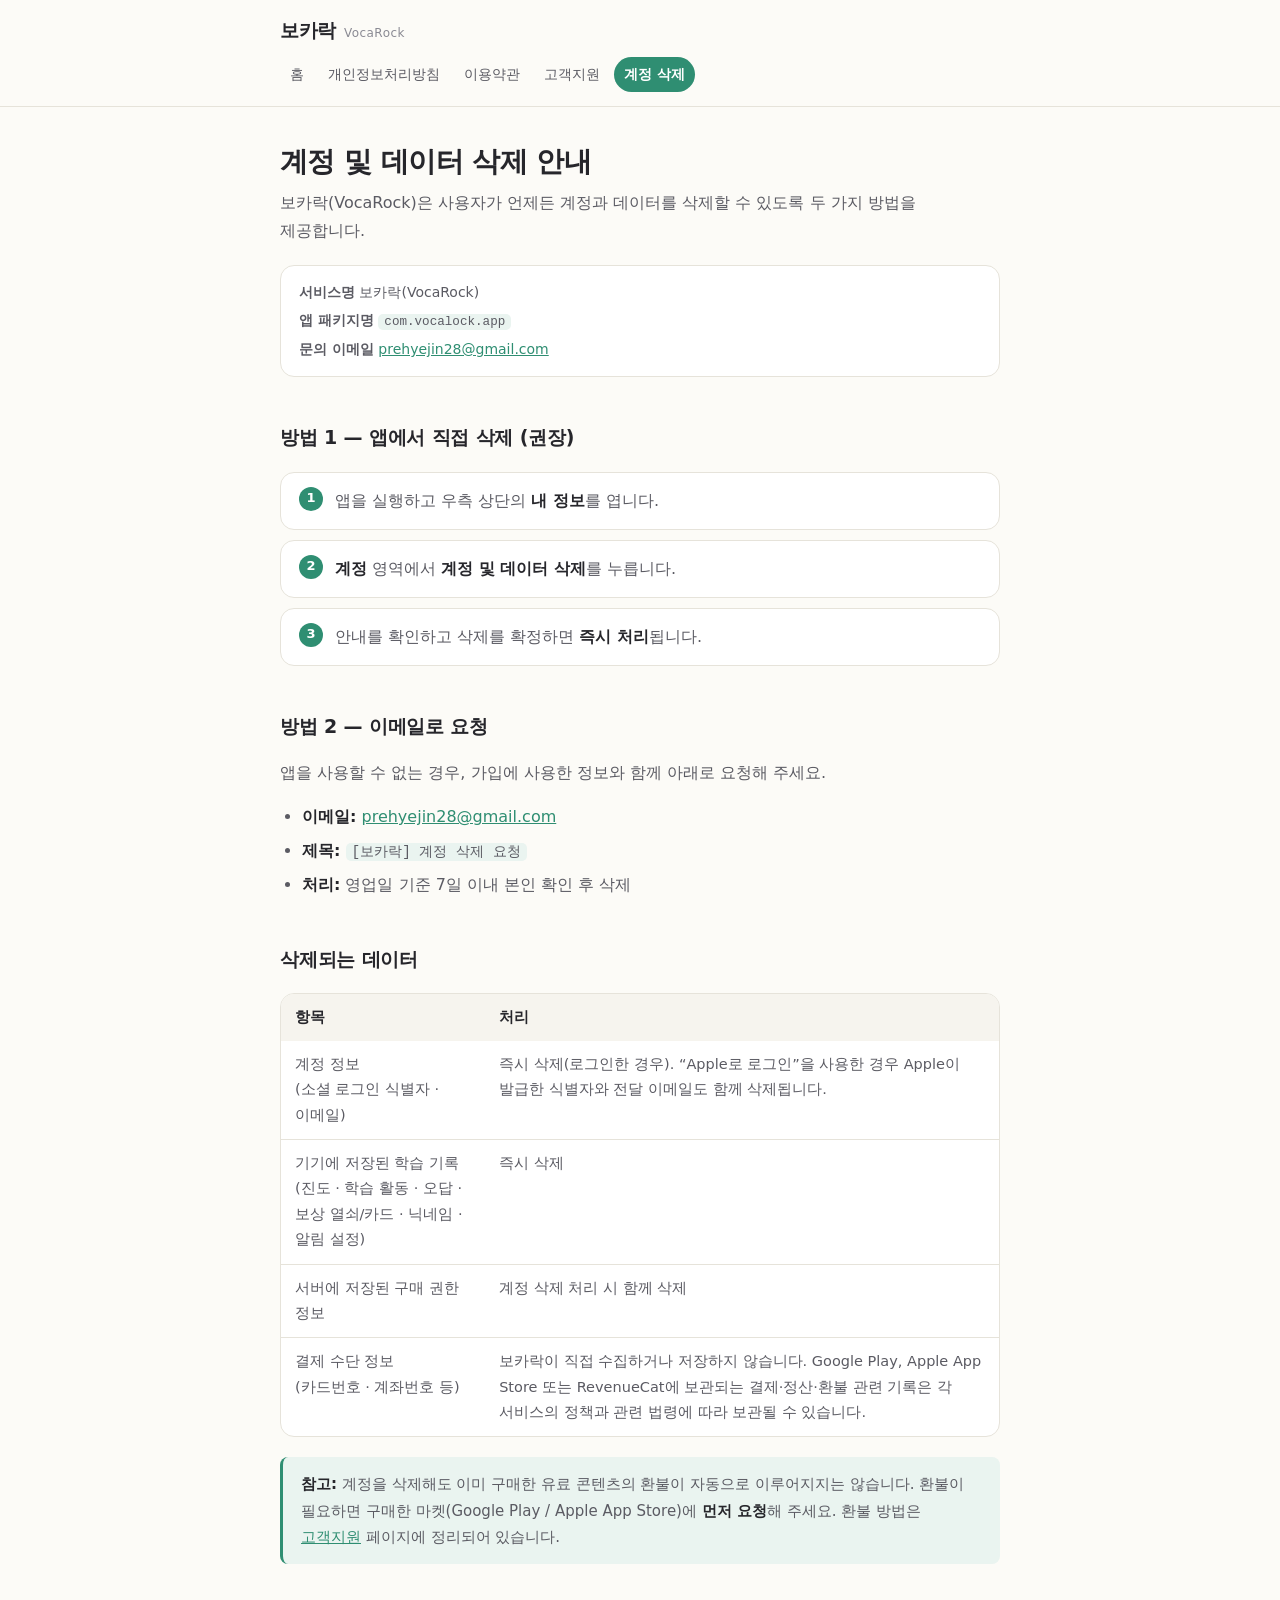
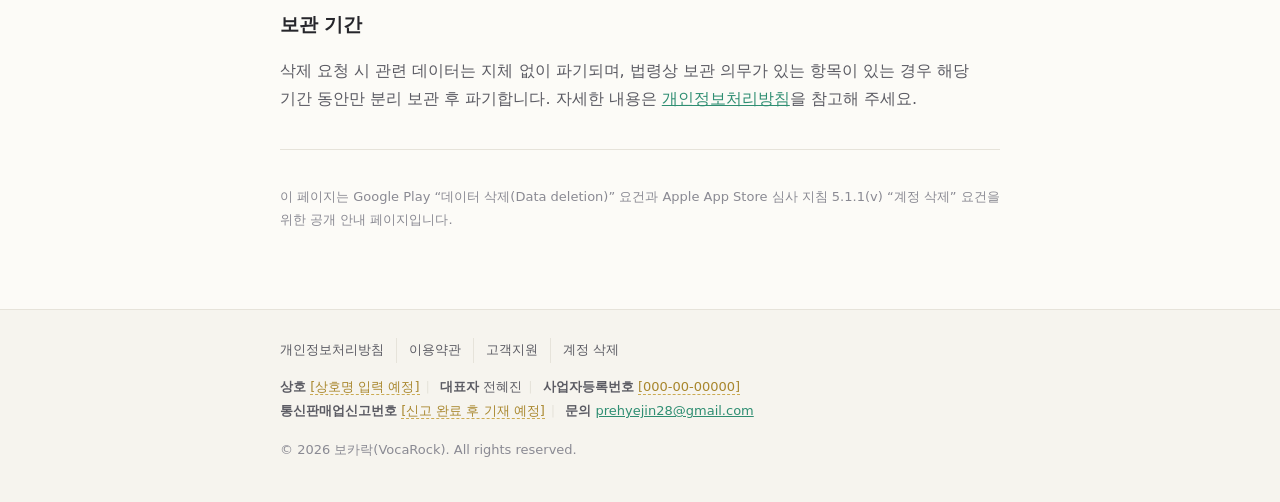
==== delete-account.html @ 63944378 "기능: 보카락(VocaRock) 공식 웹사이트 초기 구축 랜딩·개인정보처리방침·이용약관·고객지원·계정삭제 5개 페이지. 스토어 제출 및 통신판매업 신고용 공개 URL 확보 목적. " ====
<!DOCTYPE html>
<html lang="ko">
<head>
<meta charset="utf-8">
<meta name="viewport" content="width=device-width, initial-scale=1">
<title>계정 및 데이터 삭제 안내 — 보카락(VocaRock)</title>
<meta name="description" content="보카락(VocaRock) 계정 삭제 방법과 삭제되는 데이터 안내. Google Play 데이터 삭제 요건 및 App Store 심사지침 5.1.1(v) 대응 페이지.">
<link rel="stylesheet" href="style.css">
</head>
<body>

<header class="site-header">
  <div class="inner">
    <a class="brand" href="index.html"><strong>보카락</strong><span>VocaRock</span></a>
    <nav class="main-nav">
      <a href="index.html">홈</a>
      <a href="privacy.html">개인정보처리방침</a>
      <a href="terms.html">이용약관</a>
      <a href="support.html">고객지원</a>
      <a href="delete-account.html" aria-current="page">계정 삭제</a>
    </nav>
  </div>
</header>

<main>

  <h1>계정 및 데이터 삭제 안내</h1>
  <p>
    보카락(VocaRock)은 사용자가 언제든 계정과 데이터를 삭제할 수 있도록 두 가지 방법을 제공합니다.
  </p>

  <div class="doc-meta">
    <div><b>서비스명</b> 보카락(VocaRock)</div>
    <div><b>앱 패키지명</b> <code>com.vocalock.app</code></div>
    <div><b>문의 이메일</b> <a href="mailto:prehyejin28@gmail.com">prehyejin28@gmail.com</a></div>
  </div>

  <h2>방법 1 — 앱에서 직접 삭제 (권장)</h2>
  <ol class="steps">
    <li>앱을 실행하고 우측 상단의 <strong>내 정보</strong>를 엽니다.</li>
    <li><strong>계정</strong> 영역에서 <strong>계정 및 데이터 삭제</strong>를 누릅니다.</li>
    <li>안내를 확인하고 삭제를 확정하면 <strong>즉시 처리</strong>됩니다.</li>
  </ol>

  <h2>방법 2 — 이메일로 요청</h2>
  <p>앱을 사용할 수 없는 경우, 가입에 사용한 정보와 함께 아래로 요청해 주세요.</p>
  <ul>
    <li><strong>이메일:</strong> <a href="mailto:prehyejin28@gmail.com">prehyejin28@gmail.com</a></li>
    <li><strong>제목:</strong> <code>[보카락] 계정 삭제 요청</code></li>
    <li><strong>처리:</strong> 영업일 기준 7일 이내 본인 확인 후 삭제</li>
  </ul>

  <h2>삭제되는 데이터</h2>
  <div class="table-wrap">
    <table>
      <thead>
        <tr><th>항목</th><th>처리</th></tr>
      </thead>
      <tbody>
        <tr>
          <td>계정 정보<br>(소셜 로그인 식별자 · 이메일)</td>
          <td>즉시 삭제(로그인한 경우). “Apple로 로그인”을 사용한 경우 Apple이 발급한 식별자와 전달 이메일도 함께 삭제됩니다.</td>
        </tr>
        <tr>
          <td>기기에 저장된 학습 기록<br>(진도 · 학습 활동 · 오답 · 보상 열쇠/카드 · 닉네임 · 알림 설정)</td>
          <td>즉시 삭제</td>
        </tr>
        <tr>
          <td>서버에 저장된 구매 권한 정보</td>
          <td>계정 삭제 처리 시 함께 삭제</td>
        </tr>
        <tr>
          <td>결제 수단 정보<br>(카드번호 · 계좌번호 등)</td>
          <td>보카락이 직접 수집하거나 저장하지 않습니다. Google Play, Apple App Store 또는 RevenueCat에 보관되는 결제·정산·환불 관련 기록은 각 서비스의 정책과 관련 법령에 따라 보관될 수 있습니다.</td>
        </tr>
      </tbody>
    </table>
  </div>

  <div class="callout">
    <p>
      <strong>참고:</strong> 계정을 삭제해도 이미 구매한 유료 콘텐츠의 환불이 자동으로 이루어지지는 않습니다.
      환불이 필요하면 구매한 마켓(Google Play / Apple App Store)에 <strong>먼저 요청</strong>해 주세요.
      환불 방법은 <a href="support.html">고객지원</a> 페이지에 정리되어 있습니다.
    </p>
  </div>

  <h2>보관 기간</h2>
  <p>
    삭제 요청 시 관련 데이터는 지체 없이 파기되며, 법령상 보관 의무가 있는 항목이 있는 경우
    해당 기간 동안만 분리 보관 후 파기합니다. 자세한 내용은
    <a href="privacy.html">개인정보처리방침</a>을 참고해 주세요.
  </p>

  <hr>
  <p class="note" style="text-align:left">
    이 페이지는 Google Play “데이터 삭제(Data deletion)” 요건과
    Apple App Store 심사 지침 5.1.1(v) “계정 삭제” 요건을 위한 공개 안내 페이지입니다.
  </p>

</main>

<footer class="site-footer">
  <div class="inner">
    <div class="footer-links">
      <a href="privacy.html">개인정보처리방침</a>
      <a href="terms.html">이용약관</a>
      <a href="support.html">고객지원</a>
      <a href="delete-account.html">계정 삭제</a>
    </div>
    <p class="biz">
      <b>상호</b> <span class="ph">[상호명 입력 예정]</span><span class="sep">|</span>
      <b>대표자</b> 전혜진<span class="sep">|</span>
      <b>사업자등록번호</b> <span class="ph">[000-00-00000]</span><br>
      <b>통신판매업신고번호</b> <span class="ph">[신고 완료 후 기재 예정]</span><span class="sep">|</span>
      <b>문의</b> <a href="mailto:prehyejin28@gmail.com">prehyejin28@gmail.com</a>
    </p>
    <div>© 2026 보카락(VocaRock). All rights reserved.</div>
  </div>
</footer>

</body>
</html>
---- style.css ----
/* 보카락(VocaRock) 공식 웹사이트 공통 스타일 */

:root {
  --bg: #fcfbf7;
  --surface: #ffffff;
  --ink: #26262b;
  --ink-soft: #5b5b63;
  --ink-faint: #8a8a93;
  --line: #e6e3da;
  --accent: #2f8e72;
  --accent-soft: #eaf4f0;
  --radius: 14px;
  --maxw: 760px;
}

* {
  box-sizing: border-box;
}

html {
  -webkit-text-size-adjust: 100%;
}

body {
  margin: 0;
  background: var(--bg);
  color: var(--ink);
  font-family: -apple-system, BlinkMacSystemFont, "Apple SD Gothic Neo",
    "Pretendard", "Noto Sans KR", "Malgun Gothic", system-ui, sans-serif;
  font-size: 16px;
  line-height: 1.75;
  word-break: keep-all;
  overflow-wrap: break-word;
}

/* ── 헤더 / 네비게이션 ───────────────────────────── */

.site-header {
  background: rgba(252, 251, 247, 0.92);
  backdrop-filter: saturate(180%) blur(8px);
  border-bottom: 1px solid var(--line);
  position: sticky;
  top: 0;
  z-index: 10;
}

.site-header .inner {
  max-width: var(--maxw);
  margin: 0 auto;
  padding: 14px 20px;
}

.brand {
  display: inline-flex;
  align-items: baseline;
  gap: 8px;
  text-decoration: none;
  color: var(--ink);
}

.brand strong {
  font-size: 19px;
  letter-spacing: -0.02em;
}

.brand span {
  font-size: 12px;
  color: var(--ink-faint);
  letter-spacing: 0.04em;
}

nav.main-nav {
  margin-top: 10px;
  display: flex;
  flex-wrap: wrap;
  gap: 6px 4px;
}

nav.main-nav a {
  font-size: 14px;
  color: var(--ink-soft);
  text-decoration: none;
  padding: 5px 10px;
  border-radius: 999px;
  white-space: nowrap;
}

nav.main-nav a:hover {
  background: var(--accent-soft);
  color: var(--accent);
}

nav.main-nav a[aria-current="page"] {
  background: var(--accent);
  color: #fff;
  font-weight: 600;
}

/* ── 레이아웃 ────────────────────────────────────── */

main {
  max-width: var(--maxw);
  margin: 0 auto;
  padding: 36px 20px 64px;
}

h1 {
  font-size: 28px;
  line-height: 1.35;
  letter-spacing: -0.02em;
  margin: 0 0 8px;
}

h2 {
  font-size: 19px;
  letter-spacing: -0.01em;
  margin: 40px 0 12px;
  padding-top: 4px;
}

h3 {
  font-size: 16px;
  margin: 24px 0 8px;
}

p,
li {
  color: var(--ink-soft);
}

main > p:first-of-type {
  margin-top: 0;
}

ul,
ol {
  padding-left: 22px;
}

li {
  margin: 6px 0;
}

a {
  color: var(--accent);
}

hr {
  border: 0;
  border-top: 1px solid var(--line);
  margin: 36px 0;
}

strong {
  color: var(--ink);
}

code {
  background: var(--accent-soft);
  border-radius: 5px;
  padding: 1px 6px;
  font-size: 0.9em;
}

/* ── 문서 헤더(법무 페이지) ──────────────────────── */

.doc-meta {
  background: var(--surface);
  border: 1px solid var(--line);
  border-radius: var(--radius);
  padding: 14px 18px;
  margin: 20px 0 8px;
  font-size: 14px;
}

.doc-meta div {
  color: var(--ink-soft);
}

.doc-meta div + div {
  margin-top: 4px;
}

/* ── 랜딩 ───────────────────────────────────────── */

.hero {
  text-align: center;
  padding: 24px 0 8px;
}

.hero .logo-mark {
  width: 62px;
  height: 62px;
  border-radius: 18px;
  background: var(--accent);
  color: #fff;
  display: flex;
  align-items: center;
  justify-content: center;
  font-size: 26px;
  font-weight: 700;
  margin: 0 auto 18px;
  letter-spacing: -0.03em;
}

.hero h1 {
  font-size: 32px;
}

.hero .tagline {
  font-size: 17px;
  color: var(--ink-soft);
  margin: 10px auto 0;
  max-width: 30em;
}

.badge {
  display: inline-block;
  background: var(--accent-soft);
  color: var(--accent);
  font-size: 13px;
  font-weight: 600;
  padding: 4px 12px;
  border-radius: 999px;
  margin-bottom: 16px;
}

.features {
  display: grid;
  gap: 14px;
  margin: 40px 0 0;
  padding: 0;
  list-style: none;
}

.features li {
  background: var(--surface);
  border: 1px solid var(--line);
  border-radius: var(--radius);
  padding: 20px 22px;
  margin: 0;
}

.features h3 {
  margin: 0 0 6px;
  font-size: 16px;
  color: var(--ink);
}

.features p {
  margin: 0;
  font-size: 15px;
}

.store-buttons {
  display: flex;
  flex-wrap: wrap;
  gap: 10px;
  justify-content: center;
  margin-top: 28px;
}

.store-btn {
  display: inline-flex;
  flex-direction: column;
  align-items: flex-start;
  min-width: 190px;
  padding: 12px 20px;
  border: 1px solid var(--line);
  border-radius: 12px;
  background: var(--surface);
  color: var(--ink-faint);
  text-decoration: none;
  cursor: not-allowed;
}

.store-btn .small {
  font-size: 11px;
  letter-spacing: 0.04em;
}

.store-btn .big {
  font-size: 15px;
  font-weight: 600;
  color: var(--ink-soft);
}

.note {
  font-size: 13px;
  color: var(--ink-faint);
  text-align: center;
  margin-top: 12px;
}

/* ── 카드 / 강조 박스 ───────────────────────────── */

.callout {
  background: var(--accent-soft);
  border-left: 3px solid var(--accent);
  border-radius: 8px;
  padding: 14px 18px;
  margin: 20px 0;
  font-size: 15px;
}

.callout p {
  margin: 0;
}

.callout p + p {
  margin-top: 8px;
}

.steps {
  counter-reset: step;
  list-style: none;
  padding: 0;
  margin: 18px 0;
}

.steps li {
  counter-increment: step;
  position: relative;
  padding: 14px 18px 14px 54px;
  background: var(--surface);
  border: 1px solid var(--line);
  border-radius: var(--radius);
  margin-bottom: 10px;
}

.steps li::before {
  content: counter(step);
  position: absolute;
  left: 18px;
  top: 14px;
  width: 24px;
  height: 24px;
  border-radius: 50%;
  background: var(--accent);
  color: #fff;
  font-size: 13px;
  font-weight: 700;
  display: flex;
  align-items: center;
  justify-content: center;
}

/* ── FAQ ────────────────────────────────────────── */

.faq {
  margin: 18px 0;
}

.faq details {
  background: var(--surface);
  border: 1px solid var(--line);
  border-radius: var(--radius);
  padding: 0 18px;
  margin-bottom: 10px;
}

.faq summary {
  cursor: pointer;
  padding: 15px 0;
  font-weight: 600;
  color: var(--ink);
  list-style: none;
  display: flex;
  justify-content: space-between;
  gap: 12px;
}

.faq summary::-webkit-details-marker {
  display: none;
}

.faq summary::after {
  content: "+";
  color: var(--accent);
  font-weight: 400;
  font-size: 20px;
  line-height: 1;
}

.faq details[open] summary::after {
  content: "−";
}

.faq details > *:not(summary) {
  margin-top: 0;
  padding-bottom: 4px;
}

.faq details > *:last-child {
  padding-bottom: 18px;
}

/* ── 표 ─────────────────────────────────────────── */

.table-wrap {
  overflow-x: auto;
  margin: 16px 0;
  border: 1px solid var(--line);
  border-radius: var(--radius);
  background: var(--surface);
}

table {
  border-collapse: collapse;
  width: 100%;
  min-width: 460px;
  font-size: 14.5px;
}

th,
td {
  text-align: left;
  padding: 11px 14px;
  border-bottom: 1px solid var(--line);
  color: var(--ink-soft);
  vertical-align: top;
}

th {
  background: #f6f4ee;
  color: var(--ink);
  font-weight: 600;
  white-space: nowrap;
}

tr:last-child th,
tr:last-child td {
  border-bottom: 0;
}

/* ── 미기입 항목 표시 ───────────────────────────── */

.ph {
  color: #a8862c;
  border-bottom: 1px dashed #cbab52;
  font-style: normal;
}

/* ── 푸터 ───────────────────────────────────────── */

.site-footer {
  border-top: 1px solid var(--line);
  background: #f6f4ee;
}

.site-footer .inner {
  max-width: var(--maxw);
  margin: 0 auto;
  padding: 28px 20px 40px;
  font-size: 13px;
  color: var(--ink-faint);
  line-height: 1.9;
}

.site-footer .biz {
  margin: 0 0 14px;
}

.site-footer .biz b {
  color: var(--ink-soft);
  font-weight: 600;
}

.site-footer .sep {
  color: var(--line);
  margin: 0 6px;
}

.footer-links {
  display: flex;
  flex-wrap: wrap;
  gap: 4px 0;
  margin-bottom: 12px;
}

.footer-links a {
  color: var(--ink-soft);
  text-decoration: none;
  font-size: 13px;
  padding-right: 12px;
  margin-right: 12px;
  border-right: 1px solid var(--line);
}

.footer-links a:last-child {
  border-right: 0;
  margin-right: 0;
  padding-right: 0;
}

.footer-links a:hover {
  color: var(--accent);
}

@media (max-width: 480px) {
  h1 {
    font-size: 24px;
  }
  .hero h1 {
    font-size: 27px;
  }
  main {
    padding: 28px 18px 52px;
  }
  .store-btn {
    min-width: 100%;
  }
}
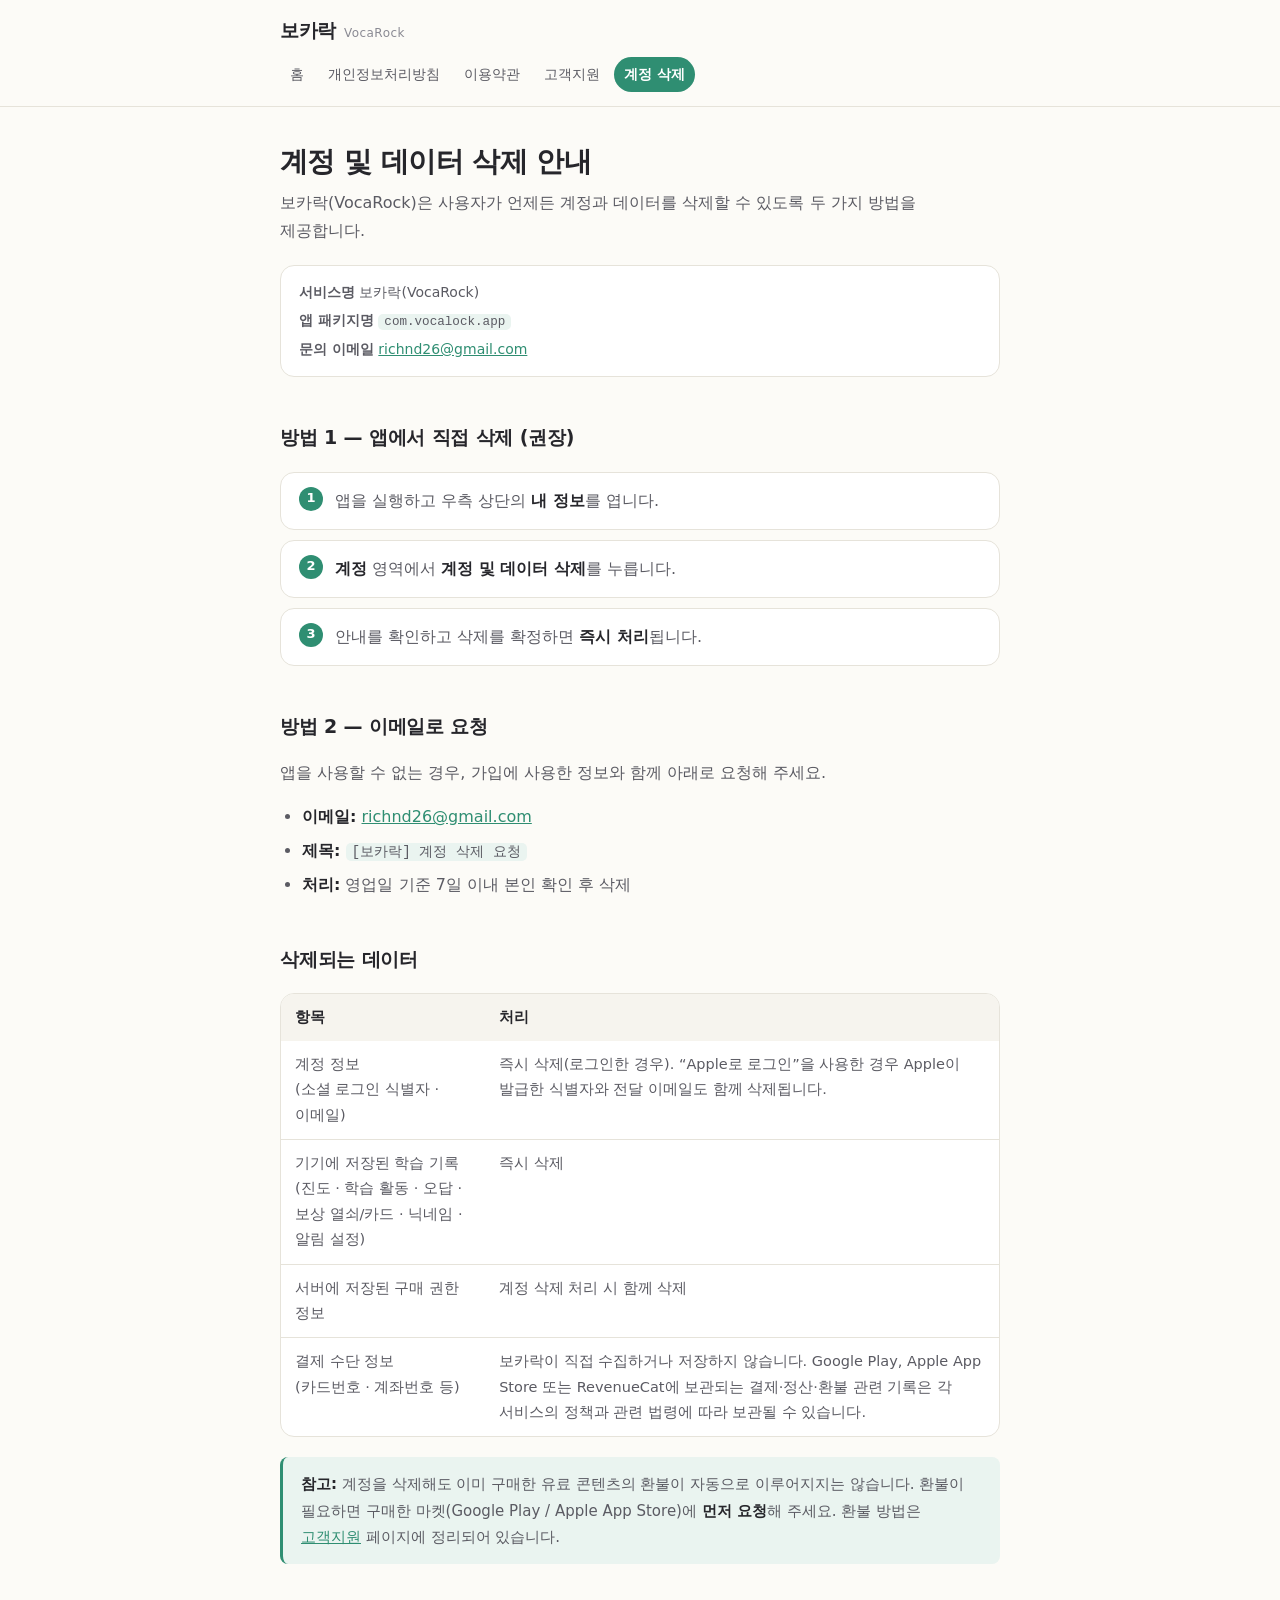
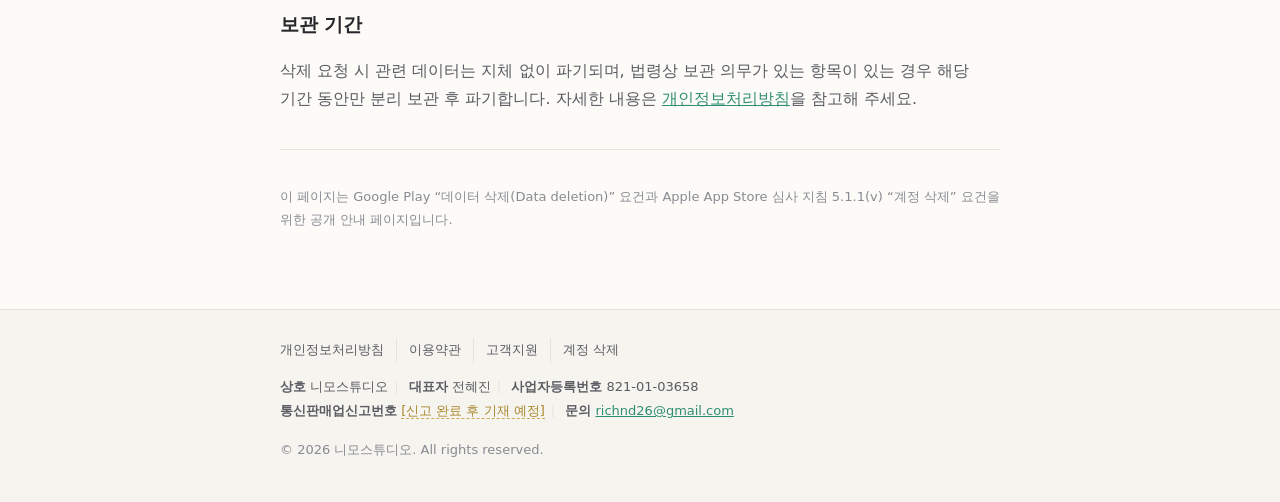
==== commit 40e62fe3: "기능: 사업자 정보 및 문의 이메일 반영 상호 니모스튜디오, 사업자등록번호 821-01-03658 을 전 페이지 푸터에 기재. 법무 문서상 "운영자" 정의를 니모스튜디오로 명시하고" ====
--- a/delete-account.html
+++ b/delete-account.html
@@ -32,7 +32,7 @@
   <div class="doc-meta">
     <div><b>서비스명</b> 보카락(VocaRock)</div>
     <div><b>앱 패키지명</b> <code>com.vocalock.app</code></div>
-    <div><b>문의 이메일</b> <a href="mailto:prehyejin28@gmail.com">prehyejin28@gmail.com</a></div>
+    <div><b>문의 이메일</b> <a href="mailto:richnd26@gmail.com">richnd26@gmail.com</a></div>
   </div>
 
   <h2>방법 1 — 앱에서 직접 삭제 (권장)</h2>
@@ -45,7 +45,7 @@
   <h2>방법 2 — 이메일로 요청</h2>
   <p>앱을 사용할 수 없는 경우, 가입에 사용한 정보와 함께 아래로 요청해 주세요.</p>
   <ul>
-    <li><strong>이메일:</strong> <a href="mailto:prehyejin28@gmail.com">prehyejin28@gmail.com</a></li>
+    <li><strong>이메일:</strong> <a href="mailto:richnd26@gmail.com">richnd26@gmail.com</a></li>
     <li><strong>제목:</strong> <code>[보카락] 계정 삭제 요청</code></li>
     <li><strong>처리:</strong> 영업일 기준 7일 이내 본인 확인 후 삭제</li>
   </ul>
@@ -109,13 +109,13 @@
       <a href="delete-account.html">계정 삭제</a>
     </div>
     <p class="biz">
-      <b>상호</b> <span class="ph">[상호명 입력 예정]</span><span class="sep">|</span>
+      <b>상호</b> 니모스튜디오<span class="sep">|</span>
       <b>대표자</b> 전혜진<span class="sep">|</span>
-      <b>사업자등록번호</b> <span class="ph">[000-00-00000]</span><br>
+      <b>사업자등록번호</b> 821-01-03658<br>
       <b>통신판매업신고번호</b> <span class="ph">[신고 완료 후 기재 예정]</span><span class="sep">|</span>
-      <b>문의</b> <a href="mailto:prehyejin28@gmail.com">prehyejin28@gmail.com</a>
+      <b>문의</b> <a href="mailto:richnd26@gmail.com">richnd26@gmail.com</a>
     </p>
-    <div>© 2026 보카락(VocaRock). All rights reserved.</div>
+    <div>© 2026 니모스튜디오. All rights reserved.</div>
   </div>
 </footer>
 
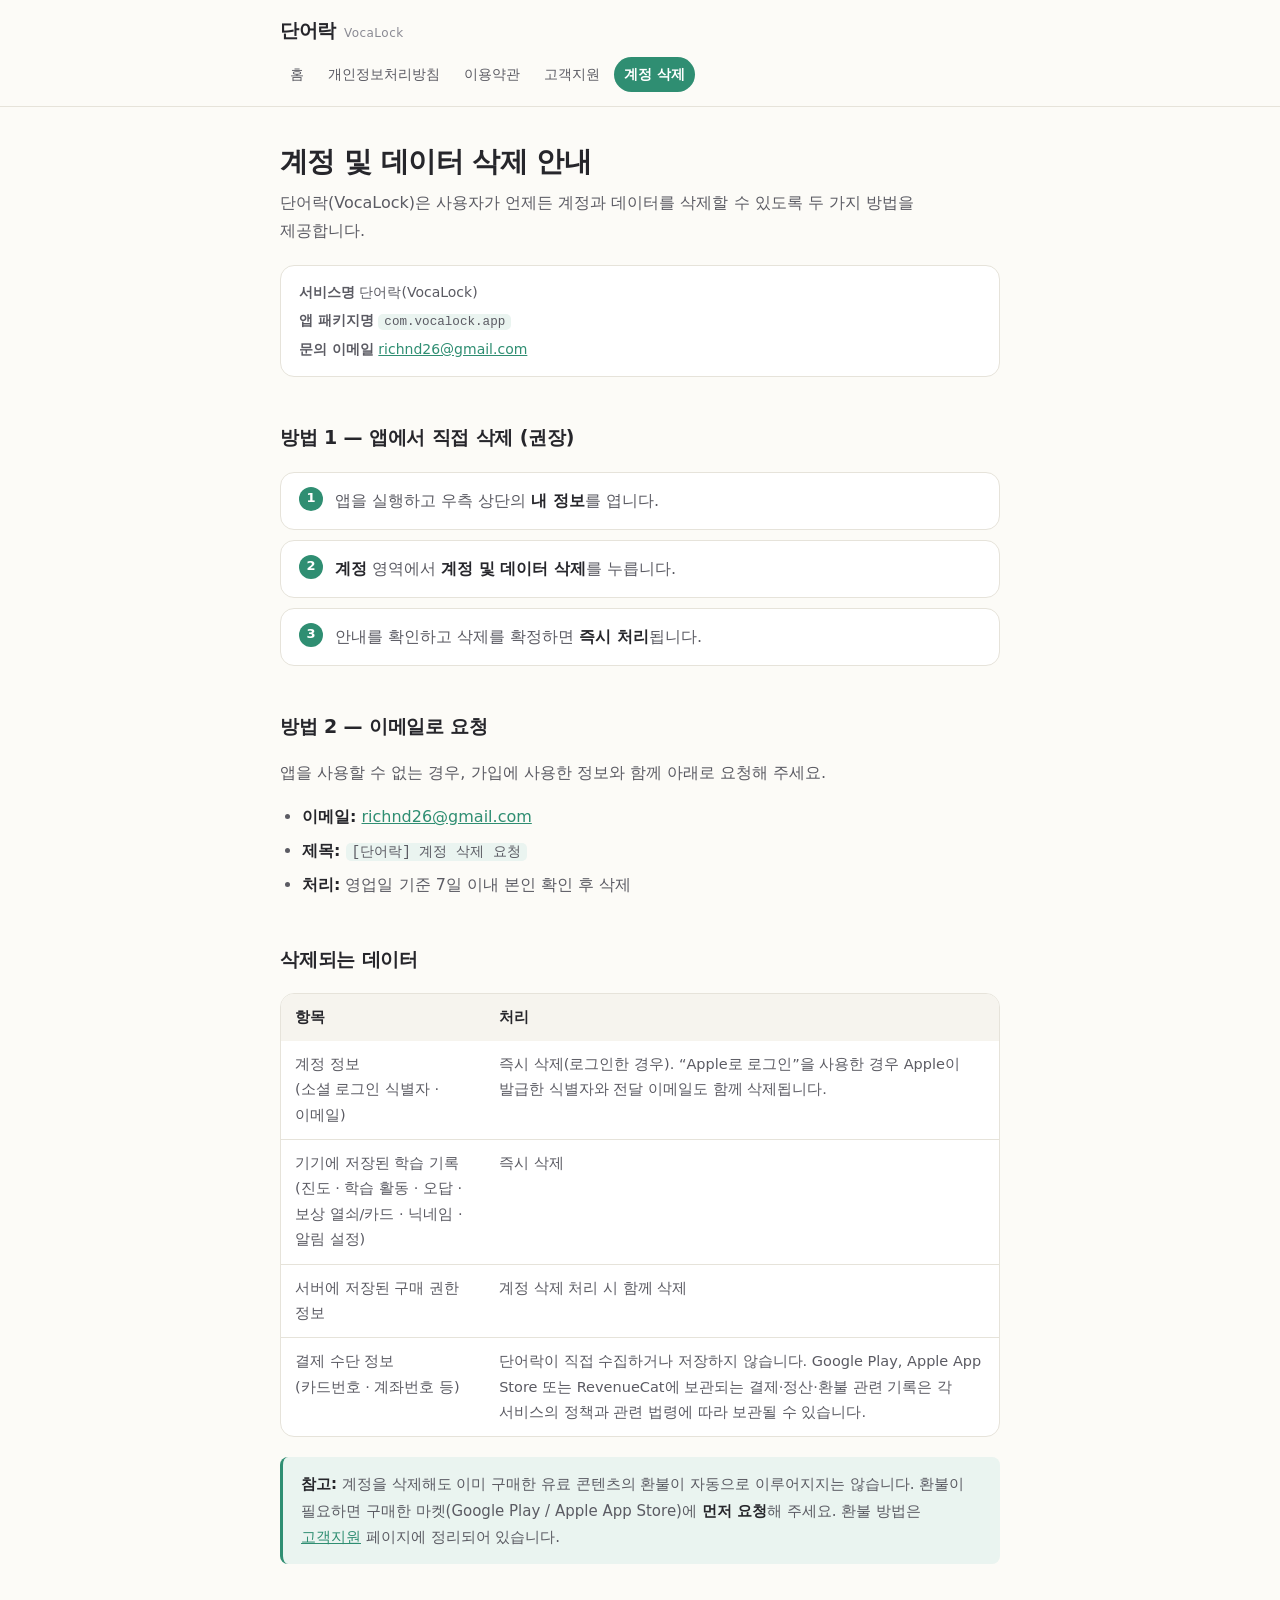
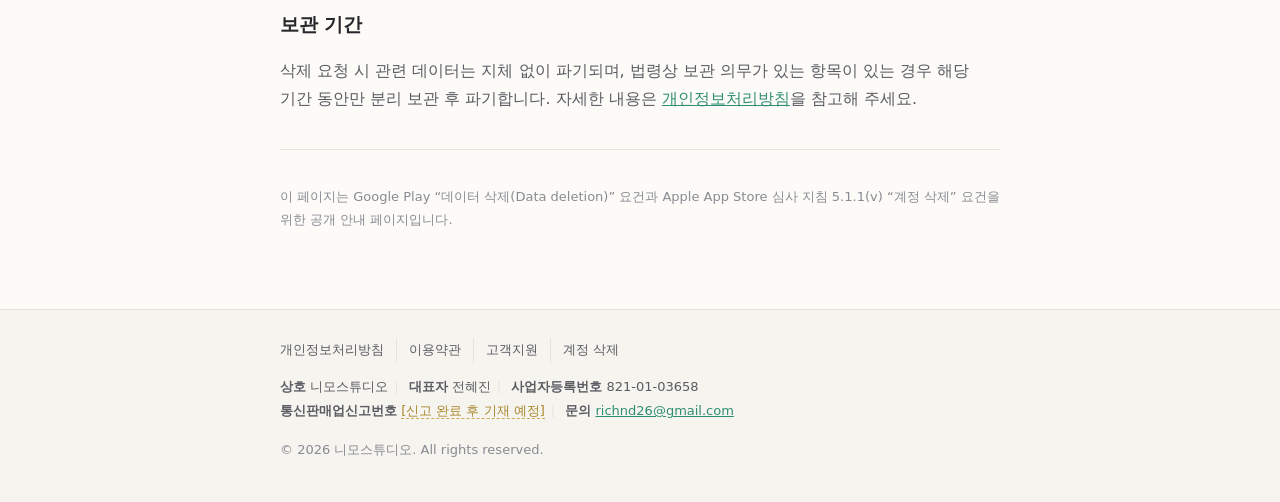
==== commit 491e0123: "버그: 앱 이름을 단어락(VocaLock)으로 정정 사이트 전체 표기가 보카락(VocaRock)으로 잘못 들어가 있던 것을 앱 실제 명칭인 단어락(VocaLock)으로 통일.  C" ====
--- a/delete-account.html
+++ b/delete-account.html
@@ -3,15 +3,15 @@
 <head>
 <meta charset="utf-8">
 <meta name="viewport" content="width=device-width, initial-scale=1">
-<title>계정 및 데이터 삭제 안내 — 보카락(VocaRock)</title>
-<meta name="description" content="보카락(VocaRock) 계정 삭제 방법과 삭제되는 데이터 안내. Google Play 데이터 삭제 요건 및 App Store 심사지침 5.1.1(v) 대응 페이지.">
+<title>계정 및 데이터 삭제 안내 — 단어락(VocaLock)</title>
+<meta name="description" content="단어락(VocaLock) 계정 삭제 방법과 삭제되는 데이터 안내. Google Play 데이터 삭제 요건 및 App Store 심사지침 5.1.1(v) 대응 페이지.">
 <link rel="stylesheet" href="style.css">
 </head>
 <body>
 
 <header class="site-header">
   <div class="inner">
-    <a class="brand" href="index.html"><strong>보카락</strong><span>VocaRock</span></a>
+    <a class="brand" href="index.html"><strong>단어락</strong><span>VocaLock</span></a>
     <nav class="main-nav">
       <a href="index.html">홈</a>
       <a href="privacy.html">개인정보처리방침</a>
@@ -26,11 +26,11 @@
 
   <h1>계정 및 데이터 삭제 안내</h1>
   <p>
-    보카락(VocaRock)은 사용자가 언제든 계정과 데이터를 삭제할 수 있도록 두 가지 방법을 제공합니다.
+    단어락(VocaLock)은 사용자가 언제든 계정과 데이터를 삭제할 수 있도록 두 가지 방법을 제공합니다.
   </p>
 
   <div class="doc-meta">
-    <div><b>서비스명</b> 보카락(VocaRock)</div>
+    <div><b>서비스명</b> 단어락(VocaLock)</div>
     <div><b>앱 패키지명</b> <code>com.vocalock.app</code></div>
     <div><b>문의 이메일</b> <a href="mailto:richnd26@gmail.com">richnd26@gmail.com</a></div>
   </div>
@@ -46,7 +46,7 @@
   <p>앱을 사용할 수 없는 경우, 가입에 사용한 정보와 함께 아래로 요청해 주세요.</p>
   <ul>
     <li><strong>이메일:</strong> <a href="mailto:richnd26@gmail.com">richnd26@gmail.com</a></li>
-    <li><strong>제목:</strong> <code>[보카락] 계정 삭제 요청</code></li>
+    <li><strong>제목:</strong> <code>[단어락] 계정 삭제 요청</code></li>
     <li><strong>처리:</strong> 영업일 기준 7일 이내 본인 확인 후 삭제</li>
   </ul>
 
@@ -71,7 +71,7 @@
         </tr>
         <tr>
           <td>결제 수단 정보<br>(카드번호 · 계좌번호 등)</td>
-          <td>보카락이 직접 수집하거나 저장하지 않습니다. Google Play, Apple App Store 또는 RevenueCat에 보관되는 결제·정산·환불 관련 기록은 각 서비스의 정책과 관련 법령에 따라 보관될 수 있습니다.</td>
+          <td>단어락이 직접 수집하거나 저장하지 않습니다. Google Play, Apple App Store 또는 RevenueCat에 보관되는 결제·정산·환불 관련 기록은 각 서비스의 정책과 관련 법령에 따라 보관될 수 있습니다.</td>
         </tr>
       </tbody>
     </table>
--- a/style.css
+++ b/style.css
@@ -1,4 +1,4 @@
-/* 보카락(VocaRock) 공식 웹사이트 공통 스타일 */
+/* 단어락(VocaLock) 공식 웹사이트 공통 스타일 */
 
 :root {
   --bg: #fcfbf7;
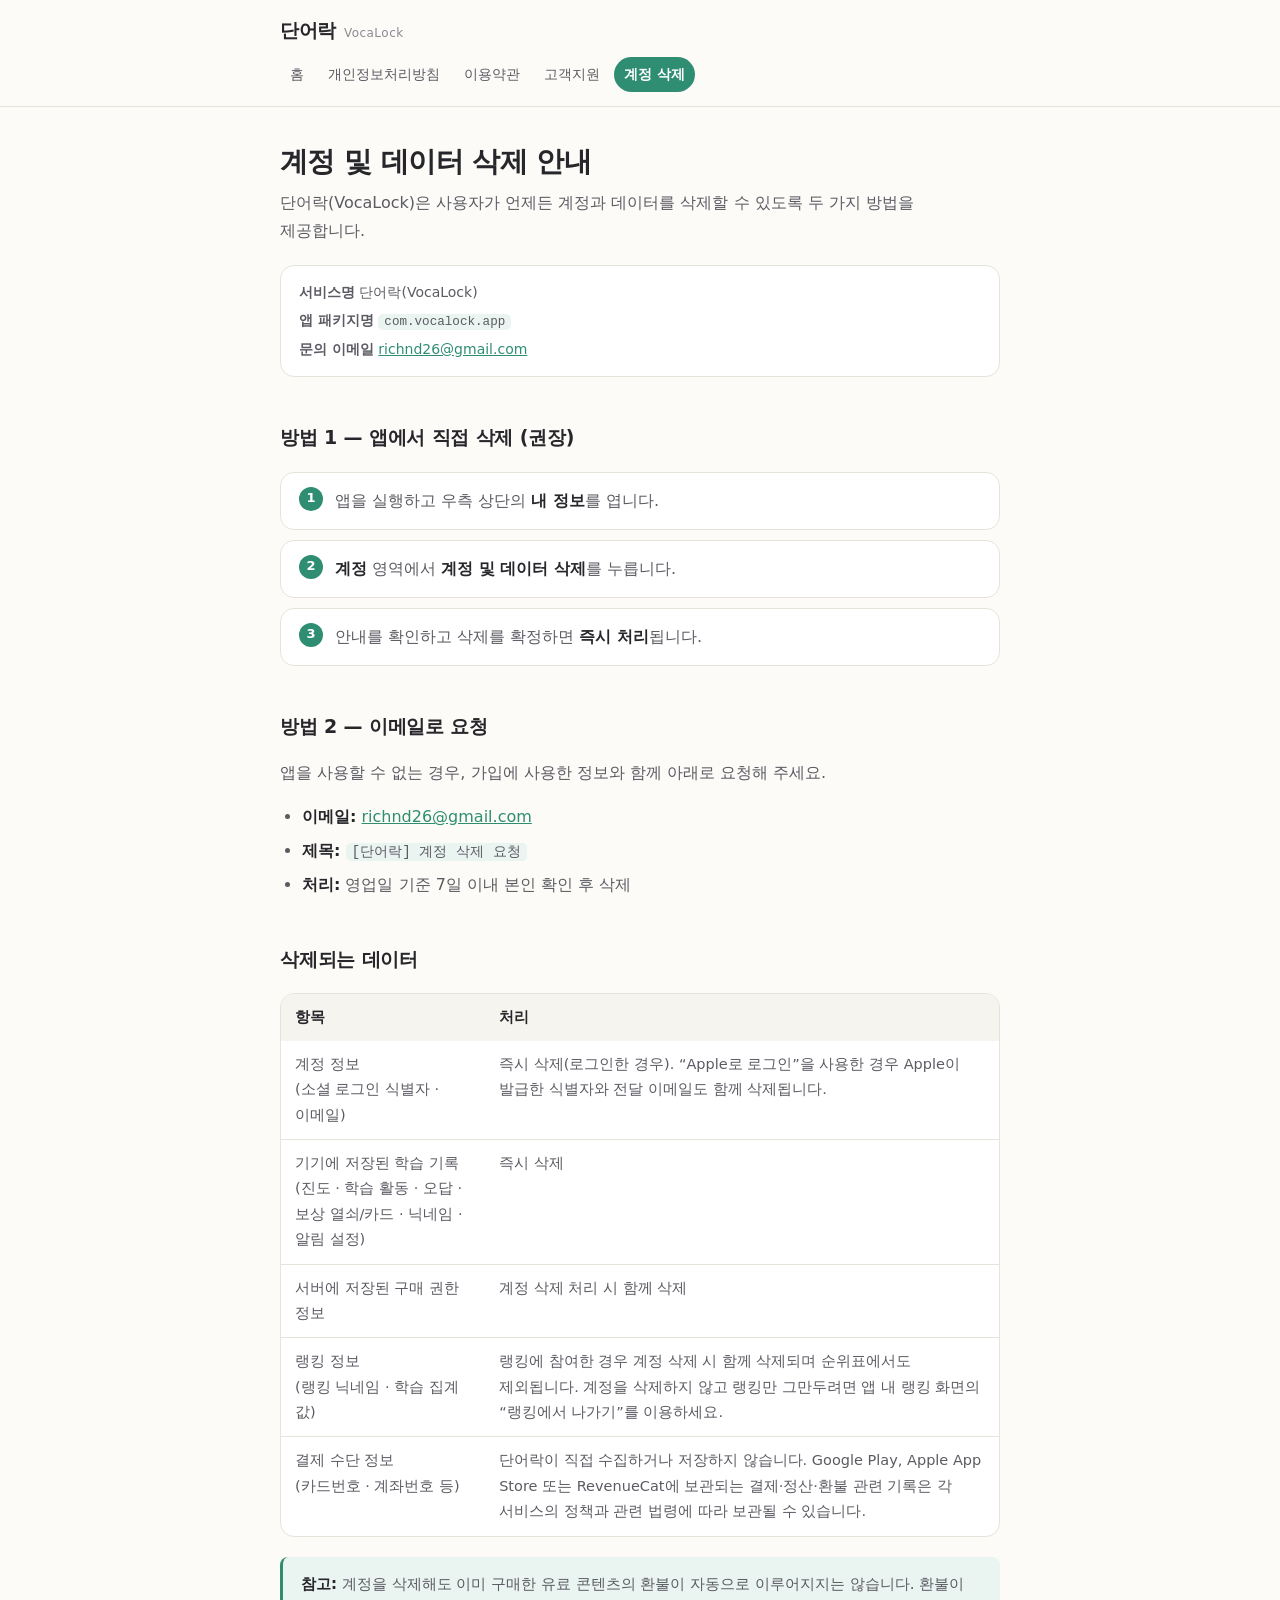
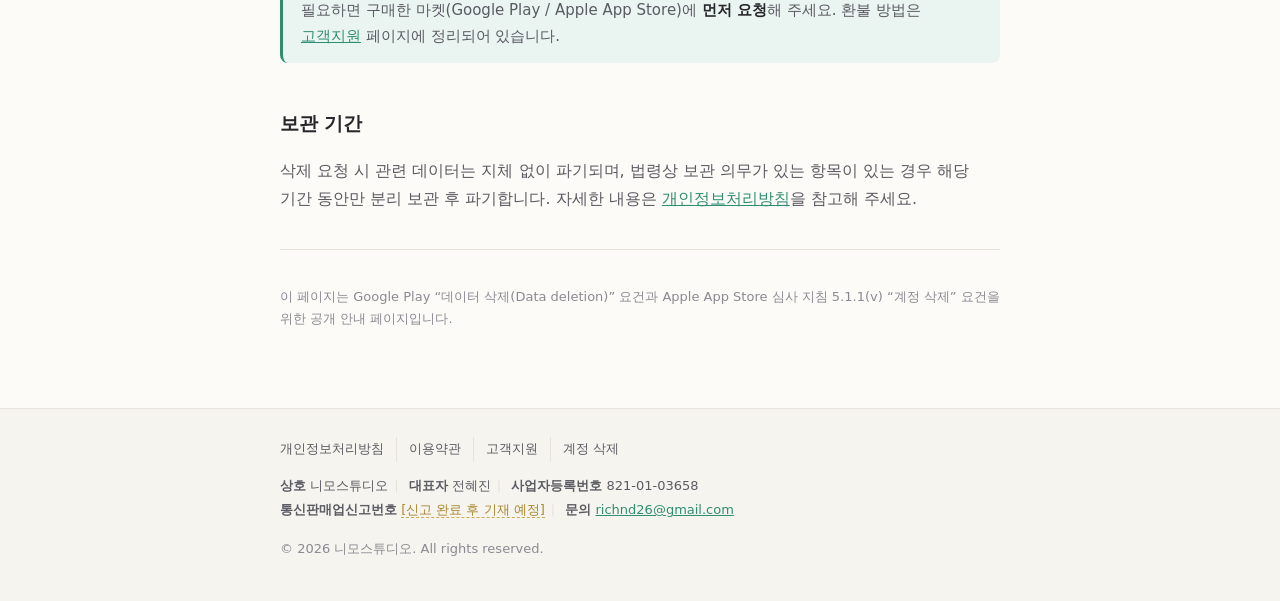
==== commit bdeb927d: "문서: 약관·개인정보처리방침을 실제 구현에 맞게 정정 앱 저장소(prehyejin/vocab-lock-app) PR #101 과 같은 내용을 공개 페이지에 반영한다.  1) '학습" ====
--- a/delete-account.html
+++ b/delete-account.html
@@ -70,6 +70,10 @@
           <td>계정 삭제 처리 시 함께 삭제</td>
         </tr>
         <tr>
+          <td>랭킹 정보<br>(랭킹 닉네임 · 학습 집계 값)</td>
+          <td>랭킹에 참여한 경우 계정 삭제 시 함께 삭제되며 순위표에서도 제외됩니다. 계정을 삭제하지 않고 랭킹만 그만두려면 앱 내 랭킹 화면의 “랭킹에서 나가기”를 이용하세요.</td>
+        </tr>
+        <tr>
           <td>결제 수단 정보<br>(카드번호 · 계좌번호 등)</td>
           <td>단어락이 직접 수집하거나 저장하지 않습니다. Google Play, Apple App Store 또는 RevenueCat에 보관되는 결제·정산·환불 관련 기록은 각 서비스의 정책과 관련 법령에 따라 보관될 수 있습니다.</td>
         </tr>
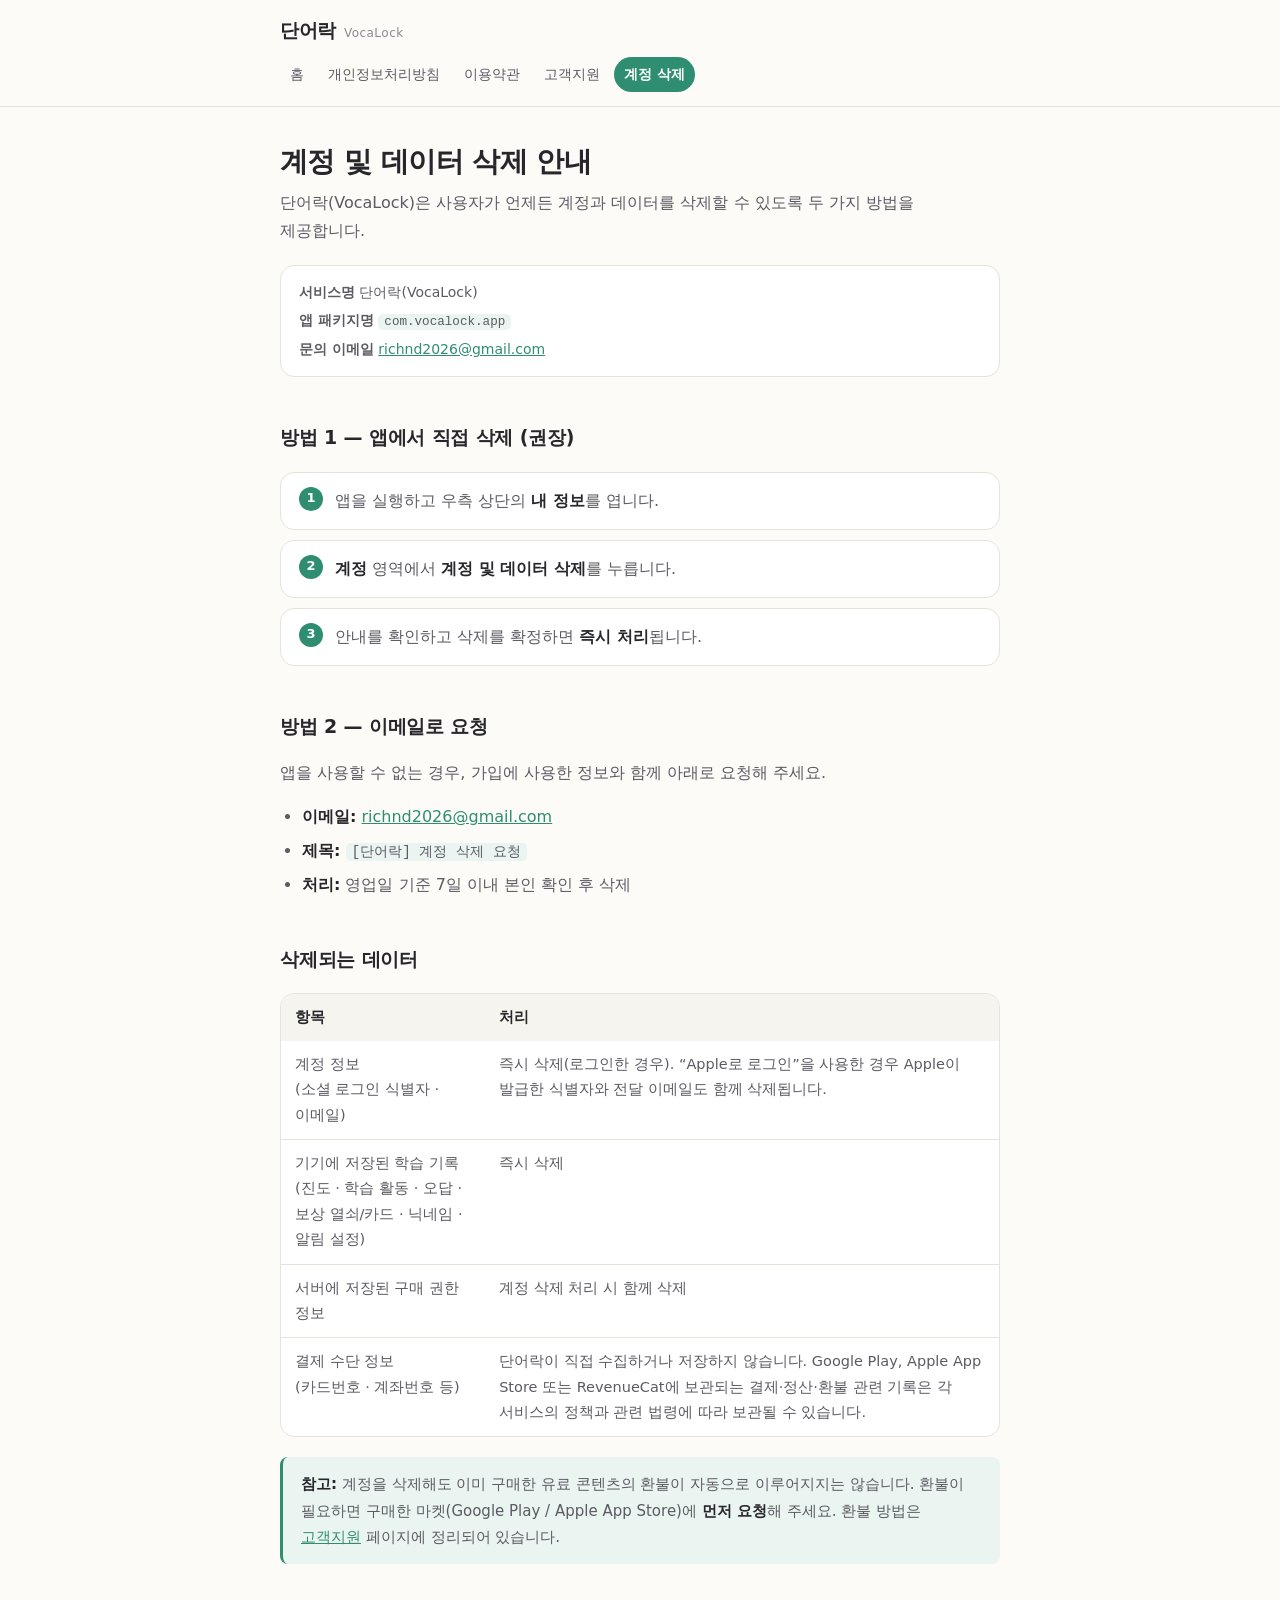
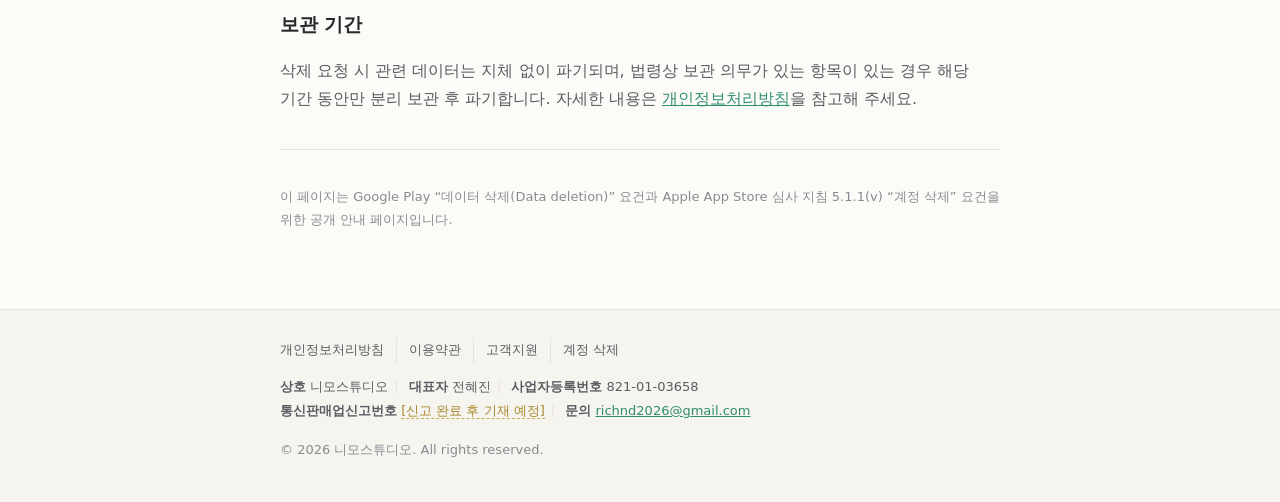
==== commit 43de789e: "문서: 문의 이메일을 richnd2026@gmail.com 으로 정정 공개 페이지 5종(index, privacy, terms, support, delete-account)에 문의" ====
--- a/delete-account.html
+++ b/delete-account.html
@@ -32,7 +32,7 @@
   <div class="doc-meta">
     <div><b>서비스명</b> 단어락(VocaLock)</div>
     <div><b>앱 패키지명</b> <code>com.vocalock.app</code></div>
-    <div><b>문의 이메일</b> <a href="mailto:richnd26@gmail.com">richnd26@gmail.com</a></div>
+    <div><b>문의 이메일</b> <a href="mailto:richnd2026@gmail.com">richnd2026@gmail.com</a></div>
   </div>
 
   <h2>방법 1 — 앱에서 직접 삭제 (권장)</h2>
@@ -45,7 +45,7 @@
   <h2>방법 2 — 이메일로 요청</h2>
   <p>앱을 사용할 수 없는 경우, 가입에 사용한 정보와 함께 아래로 요청해 주세요.</p>
   <ul>
-    <li><strong>이메일:</strong> <a href="mailto:richnd26@gmail.com">richnd26@gmail.com</a></li>
+    <li><strong>이메일:</strong> <a href="mailto:richnd2026@gmail.com">richnd2026@gmail.com</a></li>
     <li><strong>제목:</strong> <code>[단어락] 계정 삭제 요청</code></li>
     <li><strong>처리:</strong> 영업일 기준 7일 이내 본인 확인 후 삭제</li>
   </ul>
@@ -68,10 +68,6 @@
         <tr>
           <td>서버에 저장된 구매 권한 정보</td>
           <td>계정 삭제 처리 시 함께 삭제</td>
-        </tr>
-        <tr>
-          <td>랭킹 정보<br>(랭킹 닉네임 · 학습 집계 값)</td>
-          <td>랭킹에 참여한 경우 계정 삭제 시 함께 삭제되며 순위표에서도 제외됩니다. 계정을 삭제하지 않고 랭킹만 그만두려면 앱 내 랭킹 화면의 “랭킹에서 나가기”를 이용하세요.</td>
         </tr>
         <tr>
           <td>결제 수단 정보<br>(카드번호 · 계좌번호 등)</td>
@@ -117,7 +113,7 @@
       <b>대표자</b> 전혜진<span class="sep">|</span>
       <b>사업자등록번호</b> 821-01-03658<br>
       <b>통신판매업신고번호</b> <span class="ph">[신고 완료 후 기재 예정]</span><span class="sep">|</span>
-      <b>문의</b> <a href="mailto:richnd26@gmail.com">richnd26@gmail.com</a>
+      <b>문의</b> <a href="mailto:richnd2026@gmail.com">richnd2026@gmail.com</a>
     </p>
     <div>© 2026 니모스튜디오. All rights reserved.</div>
   </div>
